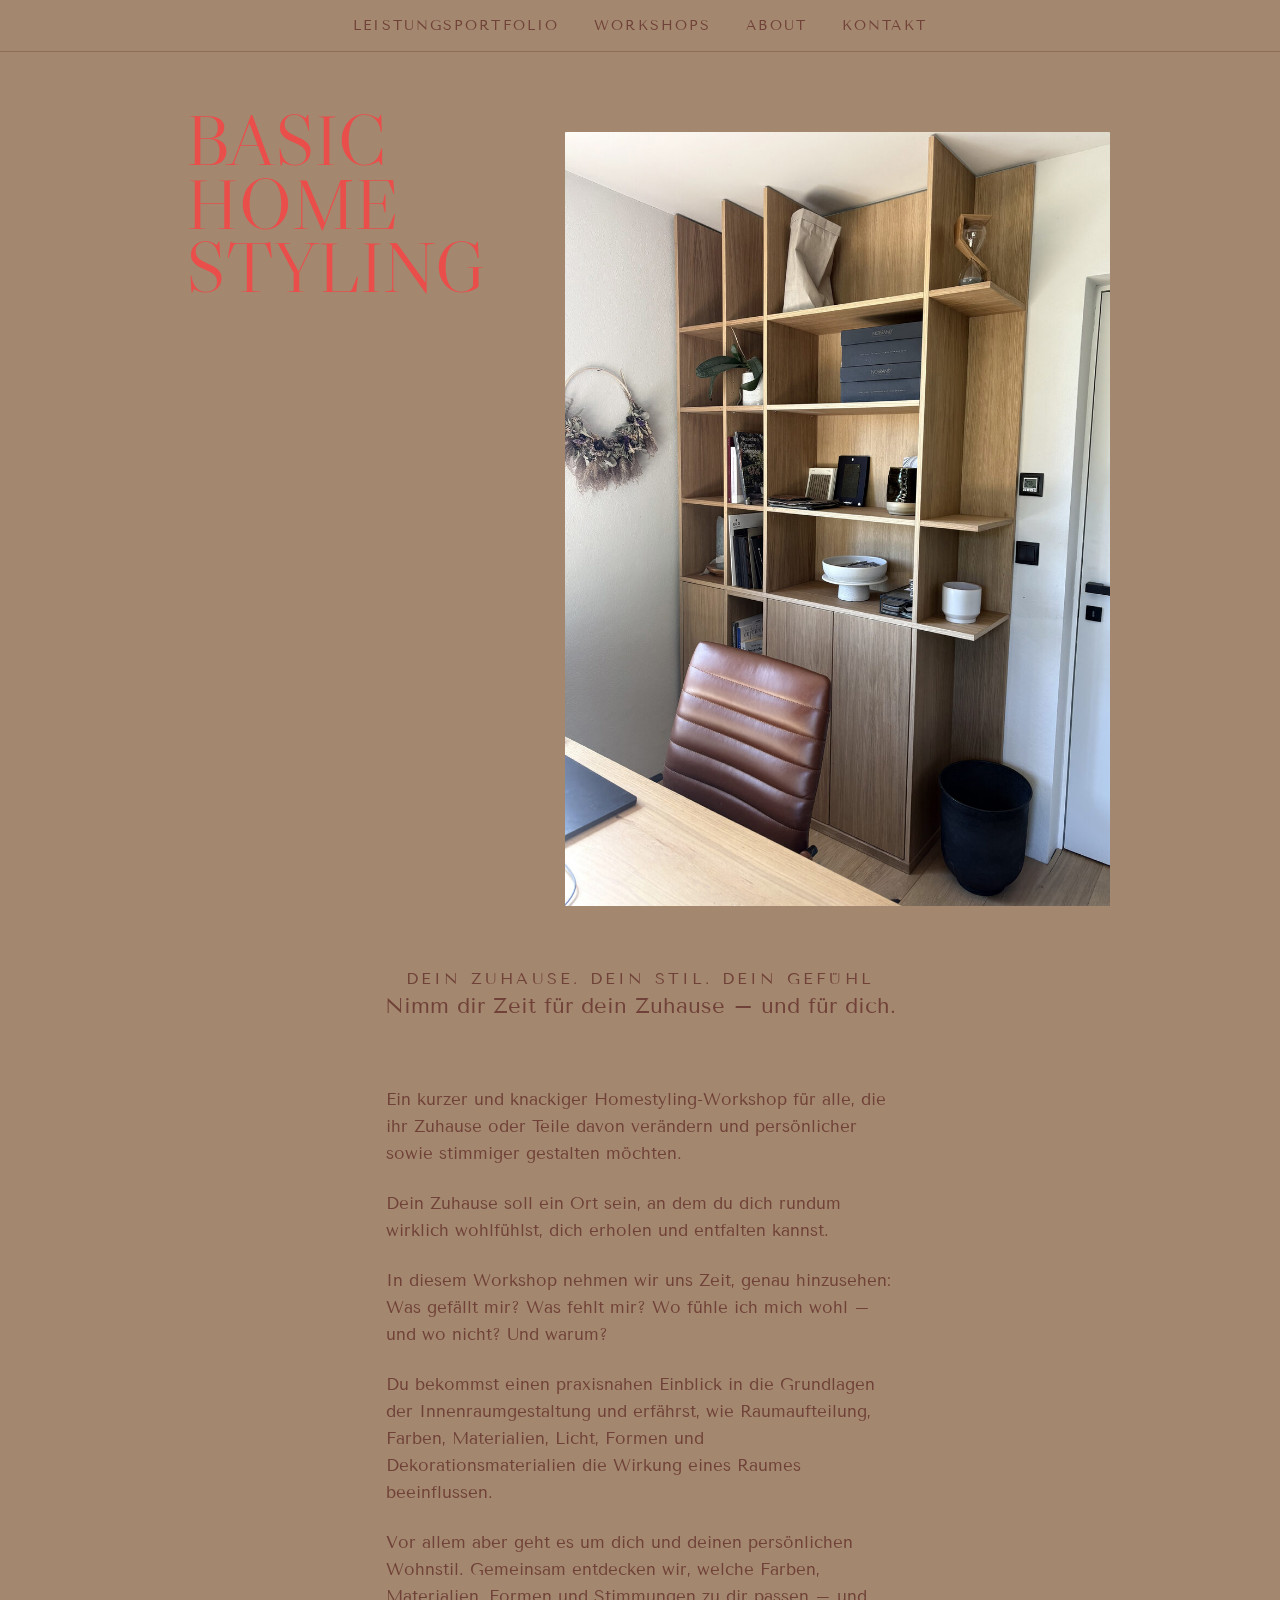
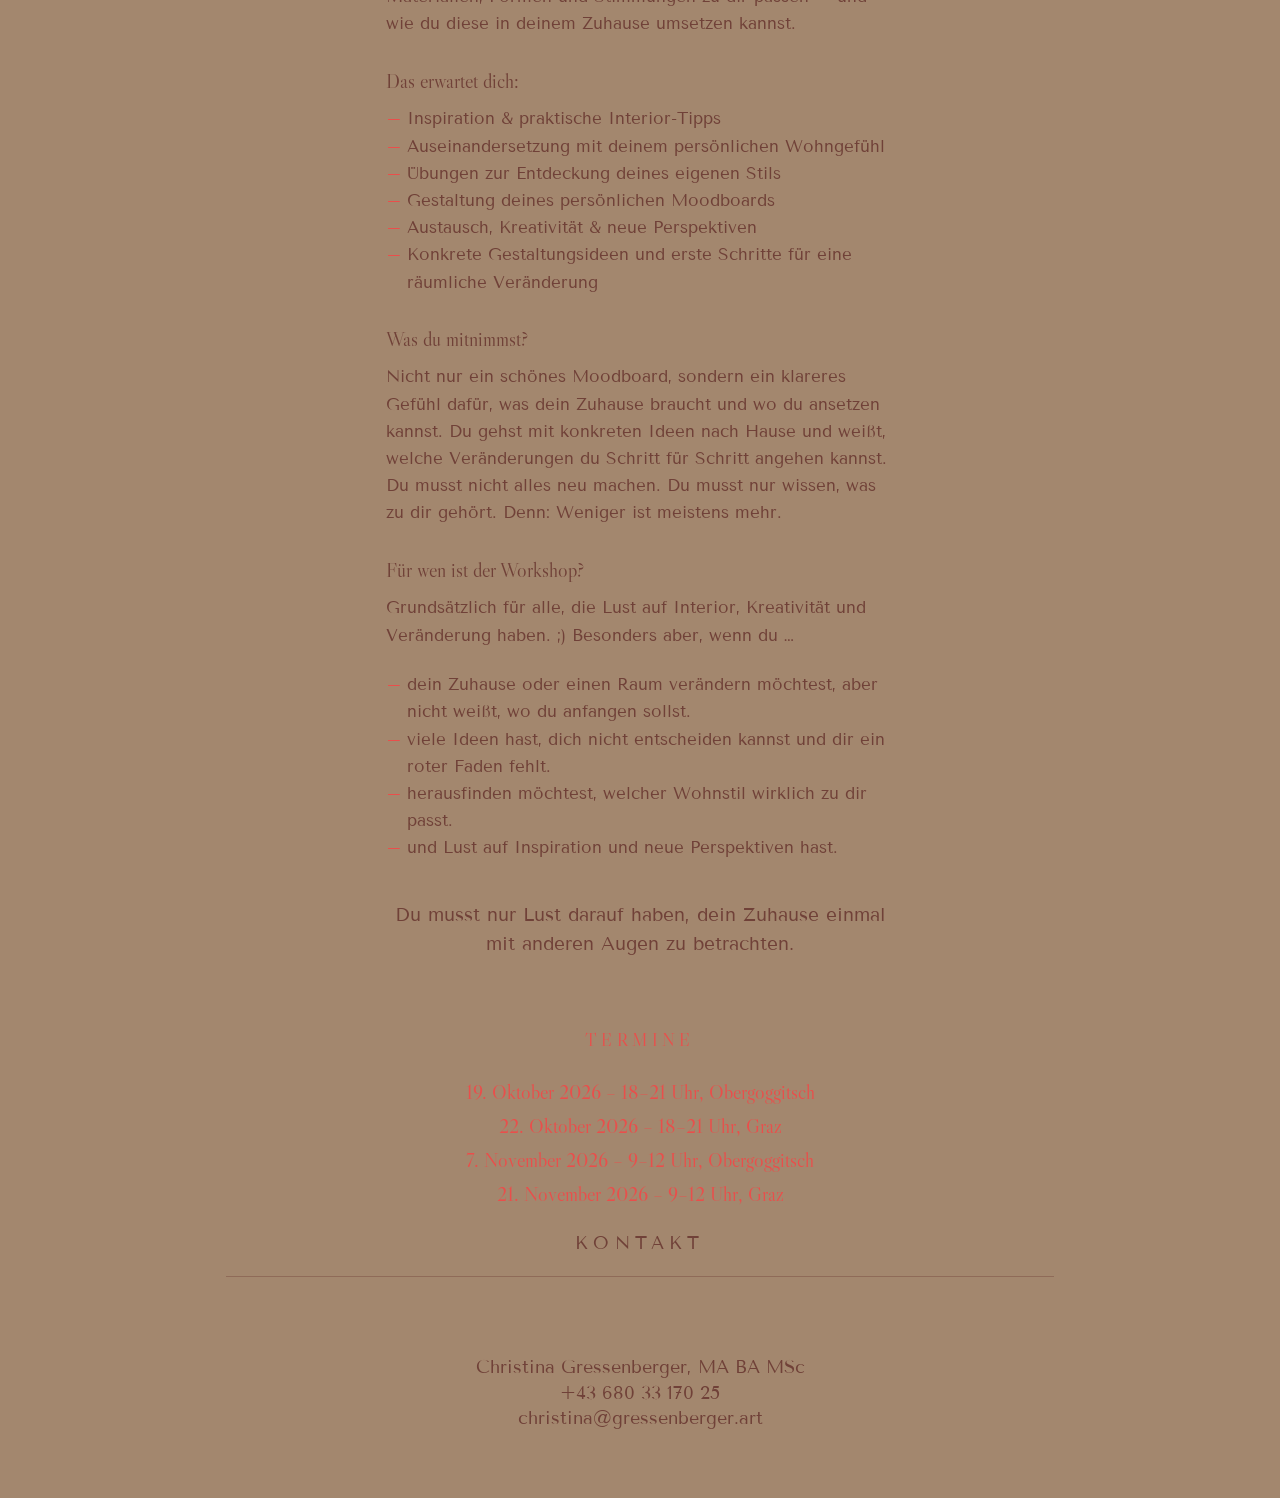
==== basic-homestyling.html @ cab1075d "Add Your Art, Business Art, and Basic Homestyling workshop subpages Reuses copy and photos from each" ====
<!DOCTYPE html>
<html lang="de">
<head>
<meta charset="UTF-8">
<meta name="viewport" content="width=device-width, initial-scale=1.0">
<title>Basic Homestyling Workshop — Christina Gressenberger</title>
<link rel="preconnect" href="https://fonts.googleapis.com">
<link rel="preconnect" href="https://fonts.gstatic.com" crossorigin>
<link href="https://fonts.googleapis.com/css2?family=Libre+Caslon+Display&family=Tenor+Sans&display=swap" rel="stylesheet">
<link rel="stylesheet" href="styles.css">
</head>
<body>

<nav class="site-nav">
  <ul>
    <li><a href="index.html#portfolio">Leistungsportfolio</a></li>
    <li><a href="index.html#workshops">Workshops</a></li>
    <li><a href="index.html#about">About</a></li>
    <li><a href="index.html#kontakt">Kontakt</a></li>
  </ul>
</nav>

<div class="wrap">

  <!-- HERO -->
  <section class="split-hero service">
    <div class="split-text">
      <h1 class="display-h">Basic<br>Home<br>Styling</h1>
    </div>
    <div class="split-media">
      <img src="assets/interior-design-gallery-1.jpg" alt="Basic Homestyling Workshop">
    </div>
  </section>

  <!-- LEAD -->
  <p class="eyebrow">Dein Zuhause. Dein Stil. Dein Gefühl</p>
  <p class="lead-quote">Nimm dir Zeit für dein Zuhause – und für dich.</p>

  <!-- COPY -->
  <section class="service-copy">
    <p>Ein kurzer und knackiger Homestyling-Workshop für alle, die ihr Zuhause oder Teile davon verändern und persönlicher sowie stimmiger gestalten möchten.</p>
    <p>Dein Zuhause soll ein Ort sein, an dem du dich rundum wirklich wohlfühlst, dich erholen und entfalten kannst.</p>
    <p>In diesem Workshop nehmen wir uns Zeit, genau hinzusehen: Was gefällt mir? Was fehlt mir? Wo fühle ich mich wohl – und wo nicht? Und warum?</p>
    <p>Du bekommst einen praxisnahen Einblick in die Grundlagen der Innenraumgestaltung und erfährst, wie Raumaufteilung, Farben, Materialien, Licht, Formen und Dekorationsmaterialien die Wirkung eines Raumes beeinflussen.</p>
    <p>Vor allem aber geht es um dich und deinen persönlichen Wohnstil. Gemeinsam entdecken wir, welche Farben, Materialien, Formen und Stimmungen zu dir passen – und wie du diese in deinem Zuhause umsetzen kannst.</p>

    <h2>Das erwartet dich:</h2>
    <ul>
      <li>Inspiration &amp; praktische Interior-Tipps</li>
      <li>Auseinandersetzung mit deinem persönlichen Wohngefühl</li>
      <li>Übungen zur Entdeckung deines eigenen Stils</li>
      <li>Gestaltung deines persönlichen Moodboards</li>
      <li>Austausch, Kreativität &amp; neue Perspektiven</li>
      <li>Konkrete Gestaltungsideen und erste Schritte für eine räumliche Veränderung</li>
    </ul>

    <h2>Was du mitnimmst?</h2>
    <p>Nicht nur ein schönes Moodboard, sondern ein klareres Gefühl dafür, was dein Zuhause braucht und wo du ansetzen kannst. Du gehst mit konkreten Ideen nach Hause und weißt, welche Veränderungen du Schritt für Schritt angehen kannst. Du musst nicht alles neu machen. Du musst nur wissen, was zu dir gehört. Denn: Weniger ist meistens mehr.</p>

    <h2>Für wen ist der Workshop?</h2>
    <p>Grundsätzlich für alle, die Lust auf Interior, Kreativität und Veränderung haben. ;) Besonders aber, wenn du …</p>
    <ul>
      <li>dein Zuhause oder einen Raum verändern möchtest, aber nicht weißt, wo du anfangen sollst.</li>
      <li>viele Ideen hast, dich nicht entscheiden kannst und dir ein roter Faden fehlt.</li>
      <li>herausfinden möchtest, welcher Wohnstil wirklich zu dir passt.</li>
      <li>und Lust auf Inspiration und neue Perspektiven hast.</li>
    </ul>

    <p class="text-emphasis">Du musst nur Lust darauf haben, dein Zuhause einmal mit anderen Augen zu betrachten.</p>
  </section>

  <!-- TERMINE -->
  <div class="dates">
    <h2>Termine</h2>
    <p>
      19. Oktober 2026 – 18–21 Uhr, Obergoggitsch<br>
      22. Oktober 2026 – 18–21 Uhr, Graz<br>
      7. November 2026 – 9–12 Uhr, Obergoggitsch<br>
      21. November 2026 – 9–12 Uhr, Graz
    </p>
  </div>

  <!-- KONTAKT -->
  <footer id="kontakt" class="kontakt">
    <p class="section-label">Kontakt</p>
    <p class="name">Christina Gressenberger, MA BA MSc</p>
    <p>+43 680 33 170 25</p>
    <p><a href="mailto:christina@gressenberger.art">christina@gressenberger.art</a></p>
  </footer>

</div>
</body>
</html>
---- styles.css ----
:root{
  /* colors sampled directly from the PDF's fill values */
  --bg: #a3876e;
  --coral: #ea4e4b;
  --ink: #704138;
  --card-bg: #c7b8b9;
  --card-border: #987665;
  --line: rgba(112,65,56,.4);

  /* Big Caslon for headings — the real typeface ships with macOS/iOS, so we
     call it by name first; Libre Caslon Display is the closest open webfont
     for everyone else until licensed Big Caslon webfont files are supplied. */
  --font-display: 'Big Caslon', 'Big Caslon FB', 'Libre Caslon Display', Georgia, 'Times New Roman', serif;
  --font-body: 'Tenor Sans', Helvetica, Arial, sans-serif;
}

*{ box-sizing: border-box; margin:0; padding:0; }

html{ scroll-behavior: smooth; }

body{
  background: var(--bg);
  color: var(--ink);
  font-family: var(--font-body);
  font-style: normal;
  font-weight: 400;
  line-height: 1.15;
  -webkit-font-smoothing: antialiased;
}

a{ color: inherit; text-decoration: none; }

img{ display:block; max-width:100%; height:auto; }

.wrap{
  max-width: 940px;
  margin: 0 auto;
  position: relative;
  overflow-x: clip;
}

/* NAV — uppercase, centered */
nav.site-nav{
  position: sticky;
  top: 0;
  z-index: 50;
  background: var(--bg);
  border-bottom: 1px solid var(--line);
}
nav.site-nav ul{
  list-style:none;
  display:flex;
  justify-content:center;
  flex-wrap: wrap;
  gap: 2.2rem;
  padding: 1.1rem 6vw;
  font-size: .875rem;
  text-transform: uppercase;
  letter-spacing: .15em;
}
nav.site-nav a{ transition: color .2s ease; }
nav.site-nav a:hover{ color: var(--coral); }

/* SECTION LABEL DIVIDER — hairline below only */
.section-label{
  text-align:center;
  font-size: .875rem;
  text-transform: uppercase;
  letter-spacing: .3em;
  padding: 1.4rem 0;
  border-bottom: 1px solid var(--line);
  margin: 0 0 4rem;
}

/* shared "split hero" pattern: heading+tags upper-left, photo upper-right (overlapping bleed) */
.split-hero{
  position: relative;
  display:flex;
  flex-wrap: wrap;
  gap: 4%;
  align-items:flex-start;
  padding: 3.5rem 0 4rem;
}
.split-hero .split-text{ flex: 1 1 260px; padding-left: 1rem; }
.split-hero .split-media{ flex: 0 1 47%; }
.split-hero .split-media img{ border-radius: 1px; }

.display-h{
  font-family: var(--font-display);
  color: var(--coral);
  font-weight: 400;
  line-height: .88;
  text-transform: uppercase;
}

.tag-list{
  list-style:none;
  color: var(--ink);
  font-size: 1.125rem;
  line-height: 1.3;
  margin-top: 1.3rem;
}
.align-right .tag-list{ text-align:right; }
.tag-list a:hover{ color: var(--coral); }

/* HERO */
.hero .split-text h1{
  font-size: clamp(2.8rem, 9vw, 5rem);
}
.hero .split-media{
  flex-basis: 58%;
  margin-top: 1.5rem;
}
.hero-tags{
  list-style:none;
  margin-top: 2rem;
  color: var(--coral);
  font-size: 1.5rem;
  line-height: 1.3;
  font-weight: 400;
}

/* SIGNATURE — full-width squiggle overlaid on the lower third of the photo above it.
   Positioned with top:0 + a width-relative margin-top (percentages on margin always
   resolve against the containing block's WIDTH) so it lands on the photo consistently
   no matter how tall the text column next to it is. */
.signature{
  position: absolute;
  top: 0;
  left: 0;
  right: 0;
  z-index: 2;
  pointer-events: none;
}
.signature img{ width:100%; display:block; }
.hero .signature{ margin-top: 40%; }
.about .signature{ margin-top: 40%; }

/* INTRO */
.intro{
  text-align:center;
  max-width: 640px;
  margin: 0 auto;
  padding: 0 6% 5rem;
}
.intro h2{
  font-family: var(--font-display);
  font-size: 1.75rem;
  font-weight: 400;
  letter-spacing: .02em;
  margin-bottom: 2rem;
}
.intro h2 .titles{
  font-family: var(--font-body);
  font-size: 1.125rem;
  white-space: nowrap;
}
.intro p{
  font-size: 1.125rem;
  line-height: 1.5;
  margin-bottom: 1.4rem;
}
blockquote{
  font-family: var(--font-display);
  color: var(--coral);
  font-size: 1.875rem;
  font-weight: 400;
  line-height: 1.2;
  margin: 3rem 0 2rem;
}
blockquote .attribution{
  display:block;
  font-family: var(--font-body);
  font-size: 1rem;
  margin-top: .8rem;
  color: rgba(234,78,75,.6);
}

.portfolio-quote{
  text-align:center;
  padding: 0 6% 5rem;
}

/* PORTFOLIO — two independent staggered columns (masonry zigzag) */
.portfolio-columns{
  display:flex;
  gap: 4%;
  padding: 0 0 4.5rem;
}
.portfolio-col{
  flex: 1 1 46%;
  display:flex;
  flex-direction:column;
  gap: 5rem;
}
.portfolio-col.col-right{ margin-top: 14%; }

.portfolio-block.align-right{ text-align:right; }

.portfolio-block h3{
  font-size: clamp(1.8rem, 4.2vw, 3.75rem);
  margin-bottom: 0;
}

.portfolio-block .portfolio-media{ margin-top: 1.6rem; }
.portfolio-block .portfolio-media img{ border-radius: 1px; width:100%; }

a.portfolio-block{ display:block; }
a.portfolio-block .portfolio-media img{ transition: opacity .2s ease; }
a.portfolio-block:hover .portfolio-media img{ opacity: .85; }
a.portfolio-block:hover h3{ color: var(--ink); }

/* WORKSHOPS */
.workshops{ padding-bottom: 5rem; }
.workshops .section-label{ margin-bottom: 0; }
.workshops-hero .split-text h2{
  font-size: clamp(2.4rem, 7vw, 4rem);
}
.workshops blockquote{ text-align:center; margin: 3rem auto 0; max-width: 640px; padding: 0 6%; }

/* each .workshop-item is flattened via display:contents so its card,
   datetime and cta become direct grid items — card lands in row 1,
   datetime in row 2, cta in row 3. Grid's own row-stretch (not flex-grow
   inside a stretched item, which Safari sizes inconsistently) is what
   keeps the 3 cards equal height, and putting the cta in its own row
   keeps "hier Anmelden/Anfragen" aligned across cards regardless of how
   many lines the datetime text takes. */
.workshop-grid{
  display:grid;
  grid-auto-flow: column;
  grid-auto-columns: 1fr;
  grid-template-rows: auto auto auto;
  column-gap: 6px;
  row-gap: 1.6rem;
  padding: 0 4%;
  margin-top: 1rem;
}
.workshop-item{ display:contents; text-align:center; }
.workshop-card{
  border: 4px solid var(--card-border);
  background: var(--card-bg);
  color: var(--ink);
  padding: 2.6rem 1.4rem;
  text-align:center;
}
.workshop-card h4{
  font-family: var(--font-display);
  font-size: clamp(1.6rem, 3.4vw, 2.3rem);
  line-height: .95;
  font-weight: 400;
  margin-bottom: .7rem;
  text-transform: uppercase;
}
.workshop-card .sub{
  font-family: var(--font-display);
  font-size: 1.2rem;
  line-height: 1.3;
  margin: 0 4%;
}
.workshop-grid .datetime{
  font-size: 1rem;
  line-height: 1.3;
  margin: 0;
  align-self:start;
}
.workshop-grid .cta{
  display:inline-block;
  align-self:start;
  color: var(--coral);
  font-size: 1rem;
  border-bottom: 1px solid transparent;
}
.workshop-grid .cta:hover{ border-bottom-color: var(--coral); }

a.workshop-card{ display:block; transition: border-color .2s ease; }
a.workshop-card:hover{ border-color: var(--coral); }

/* ABOUT — same split-hero pattern, full-width copy below */
.about{ padding-bottom: 5rem; }
.about .split-text h2{
  font-size: clamp(2rem, 6vw, 3.75rem);
}
.about .split-media{ flex-basis: 58%; margin-top: 1.5rem; }
.about-copy{
  max-width: 660px;
  margin: 3.5rem auto 0;
  padding: 0 6%;
  text-align:center;
}
.about-copy p{
  font-size: 1.125rem;
  line-height: 1.5;
  margin-bottom: 1.3rem;
}
.about-copy blockquote{ text-align:center; }

/* SERVICE SUBPAGES — Interior Design / Fine Art Painting / Marketing */
.service .split-media{
  flex-basis: 58%;
  margin-top: 1.5rem;
}
.service .split-text h1{
  font-size: clamp(2.6rem, 8vw, 4.5rem);
}

.lead-quote{
  text-align:center;
  max-width: 700px;
  margin: 0 auto;
  padding: 0 6% 4rem;
  font-size: 1.375rem;
  line-height: 1.5;
}

.service-copy{
  max-width: 620px;
  margin: 0 auto;
  padding: 0 6% 1rem;
}
.service-copy p{
  font-size: 1.0625rem;
  line-height: 1.6;
  margin-bottom: 1.4rem;
}
.service-copy blockquote{ text-align:center; }

.gallery-banner{ padding: 1rem 0 0; }
.gallery-banner img{ width:100%; border-radius: 1px; }

.gallery-columns{
  display:flex;
  gap: 4%;
  padding: 3rem 0 4.5rem;
}
.gallery-col{
  flex: 1 1 46%;
  display:flex;
  flex-direction:column;
  gap: 1.6rem;
}
.gallery-col.col-right{ margin-top: 14%; }
.gallery-col img{ border-radius: 1px; width:100%; }

/* small uppercase kicker line above a lead statement (workshop detail pages) */
.eyebrow{
  text-align:center;
  text-transform: uppercase;
  letter-spacing: .2em;
  font-size: 1rem;
  margin: 0 auto;
  padding: 0 6%;
}

.service-copy h2{
  font-family: var(--font-display);
  font-weight: 400;
  font-size: 1.25rem;
  margin: 2rem 0 .8rem;
}
.service-copy ul{
  list-style:none;
  margin: 0 0 1.4rem;
}
.service-copy ul li{
  font-size: 1.0625rem;
  line-height: 1.6;
  padding-left: 1.2em;
  position: relative;
}
.service-copy ul li::before{
  content: '–';
  position: absolute;
  left: 0;
  color: var(--coral);
}
.service-copy .text-emphasis{
  text-align:center;
  font-size: 1.1875rem;
  line-height: 1.5;
  margin: 2.5rem 0;
}

.dates{
  text-align:center;
  padding: 1rem 6% 0;
}
.dates h2{
  font-family: var(--font-display);
  color: var(--coral);
  font-weight: 400;
  text-transform: uppercase;
  letter-spacing: .25em;
  font-size: 1.1rem;
  margin-bottom: 1.5rem;
}
.dates p{
  font-family: var(--font-display);
  color: var(--coral);
  font-size: 1.25rem;
  line-height: 1.7;
}

/* KONTAKT */
footer.kontakt{
  text-align:center;
  padding: 0 6% 4rem;
}
footer.kontakt .section-label{ margin-bottom: 5rem; }
footer.kontakt p{ font-size: 1.125rem; margin-bottom: .3rem; }

@media (max-width: 760px){
  .split-hero{ flex-direction:column; padding: 1.5rem 0; gap: 1.5rem; }
  .split-hero .split-text{ flex-basis:auto; padding-left:0; }
  .split-hero .split-media{ flex-basis:auto; width:80%; max-width:320px; margin:0 auto; order:-1; }
  .about .split-media{ flex-basis:auto; }
  .service .split-media{ flex-basis:auto; }

  .hero .signature{ margin-top: 60%; }
  .about .signature{ margin-top: 40%; }

  .hero-tags{ margin-top: 1.2rem; }

  .section-label{ margin-bottom: 2rem; padding: 1.1rem 0; }

  .intro{ padding: 0 6% 2rem; }
  .intro h2{ margin-bottom: 1.2rem; }
  blockquote{ font-size: 1.5rem; margin: 1.5rem 0; }

  .portfolio-quote{ padding: 0 6% 2.5rem; }
  .portfolio-columns{ flex-direction:column; gap: 2.5rem; padding-bottom: 2.5rem; }
  .portfolio-col{ gap: 2.5rem; }
  .portfolio-col.col-right{ margin-top:0; }
  .portfolio-block,
  .portfolio-block.align-right{ text-align:left; }
  .align-right .tag-list{ text-align:left; }
  .portfolio-block .portfolio-media{ margin-top: 1rem; }

  .workshops{ padding-bottom: 2.5rem; }
  .workshops blockquote{ margin-top: 2rem; }
  .workshop-grid{ display:block; }
  .workshop-item{ display:block; margin-bottom: 2rem; }
  .workshop-item:last-child{ margin-bottom: 0; }
  .workshop-card{ padding: 1.8rem 1.4rem; margin-bottom: 1rem; }
  .workshop-grid .datetime{ margin-bottom: .8rem; }

  .about{ padding-bottom: 2.5rem; }
  .about-copy{ margin-top: 1.5rem; }

  .lead-quote{ font-size: 1.2rem; padding: 0 6% 2rem; }
  .service-copy{ padding: 0 6% 1rem; }
  .gallery-columns{ flex-direction:column; gap: 1.5rem; padding: 1.5rem 0 2.5rem; }
  .gallery-col{ gap: 1.5rem; }
  .gallery-col.col-right{ margin-top:0; }

  .service-copy .text-emphasis{ margin: 1.8rem 0; }
  .dates{ padding-top: .5rem; }

  footer.kontakt{ padding: 0 6% 2.5rem; }

  nav.site-nav ul{ gap: 1.2rem 1.8rem; font-size: .72rem; }
}
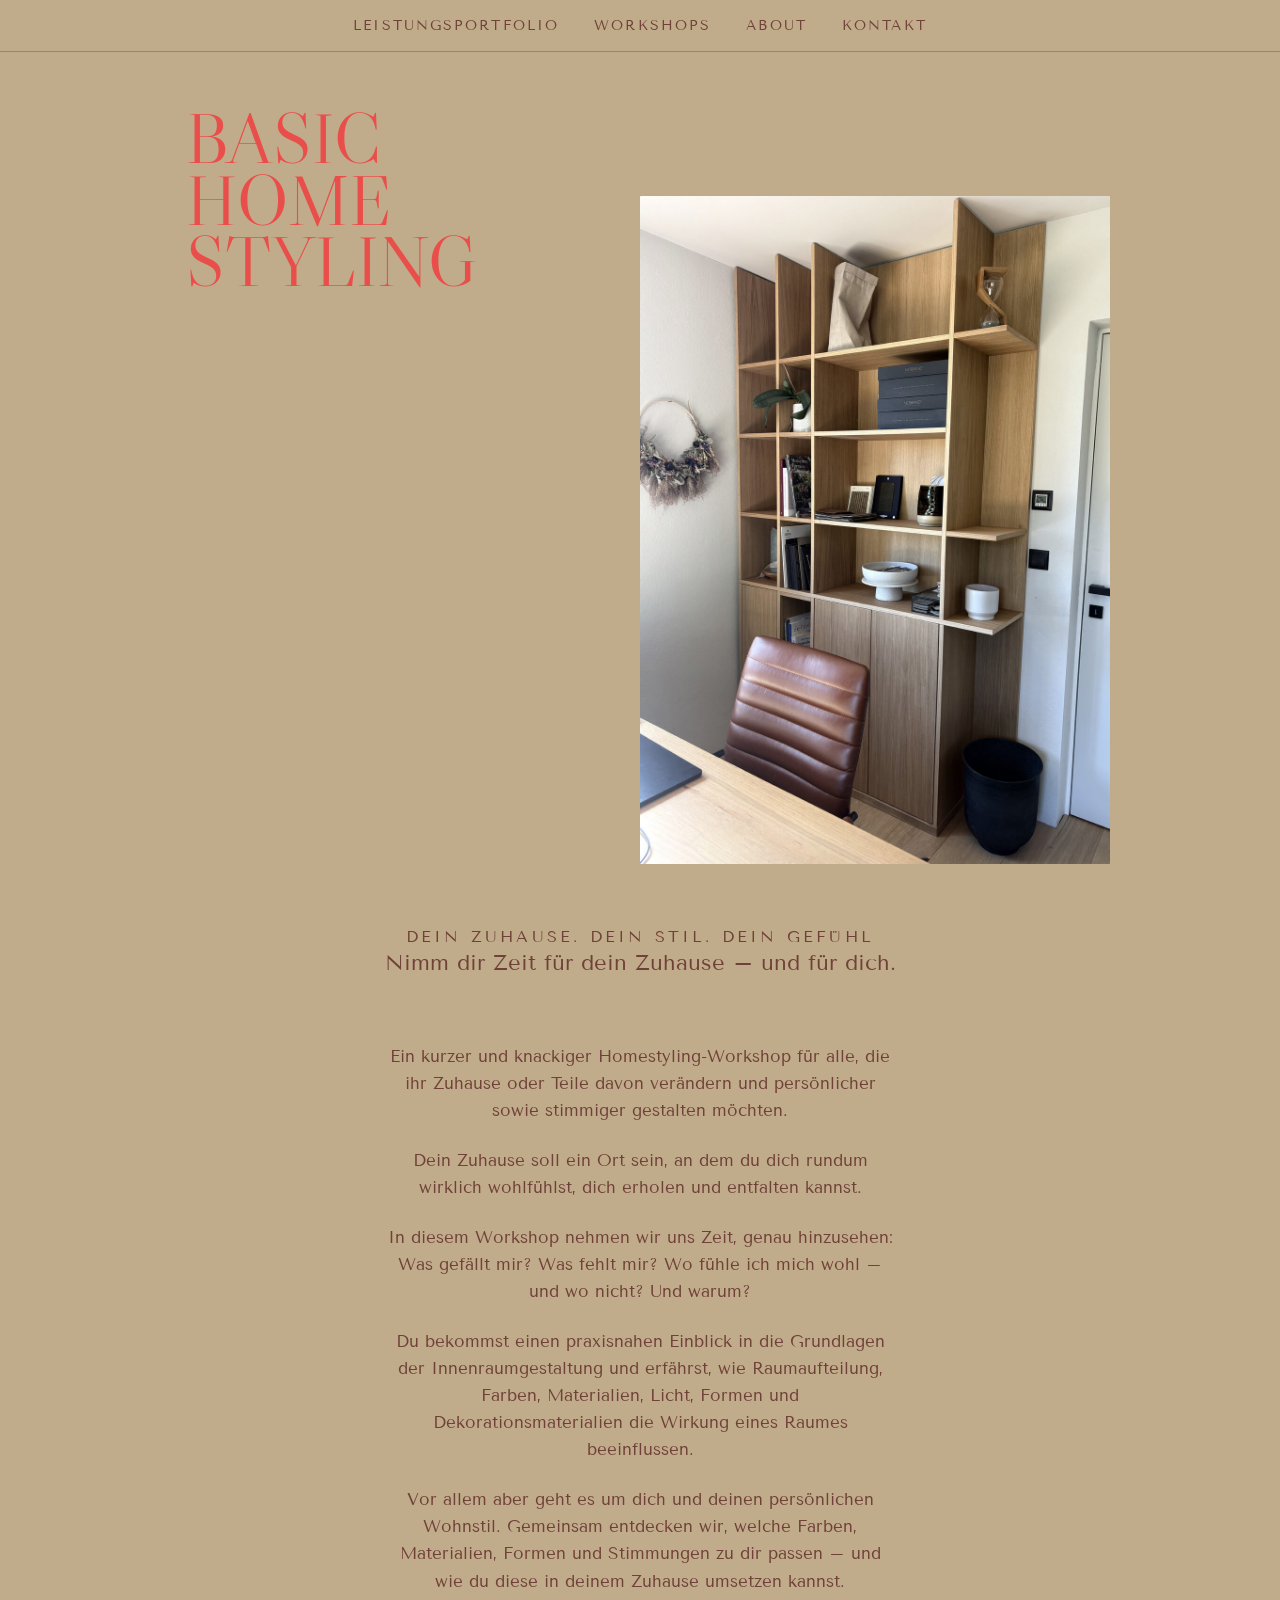
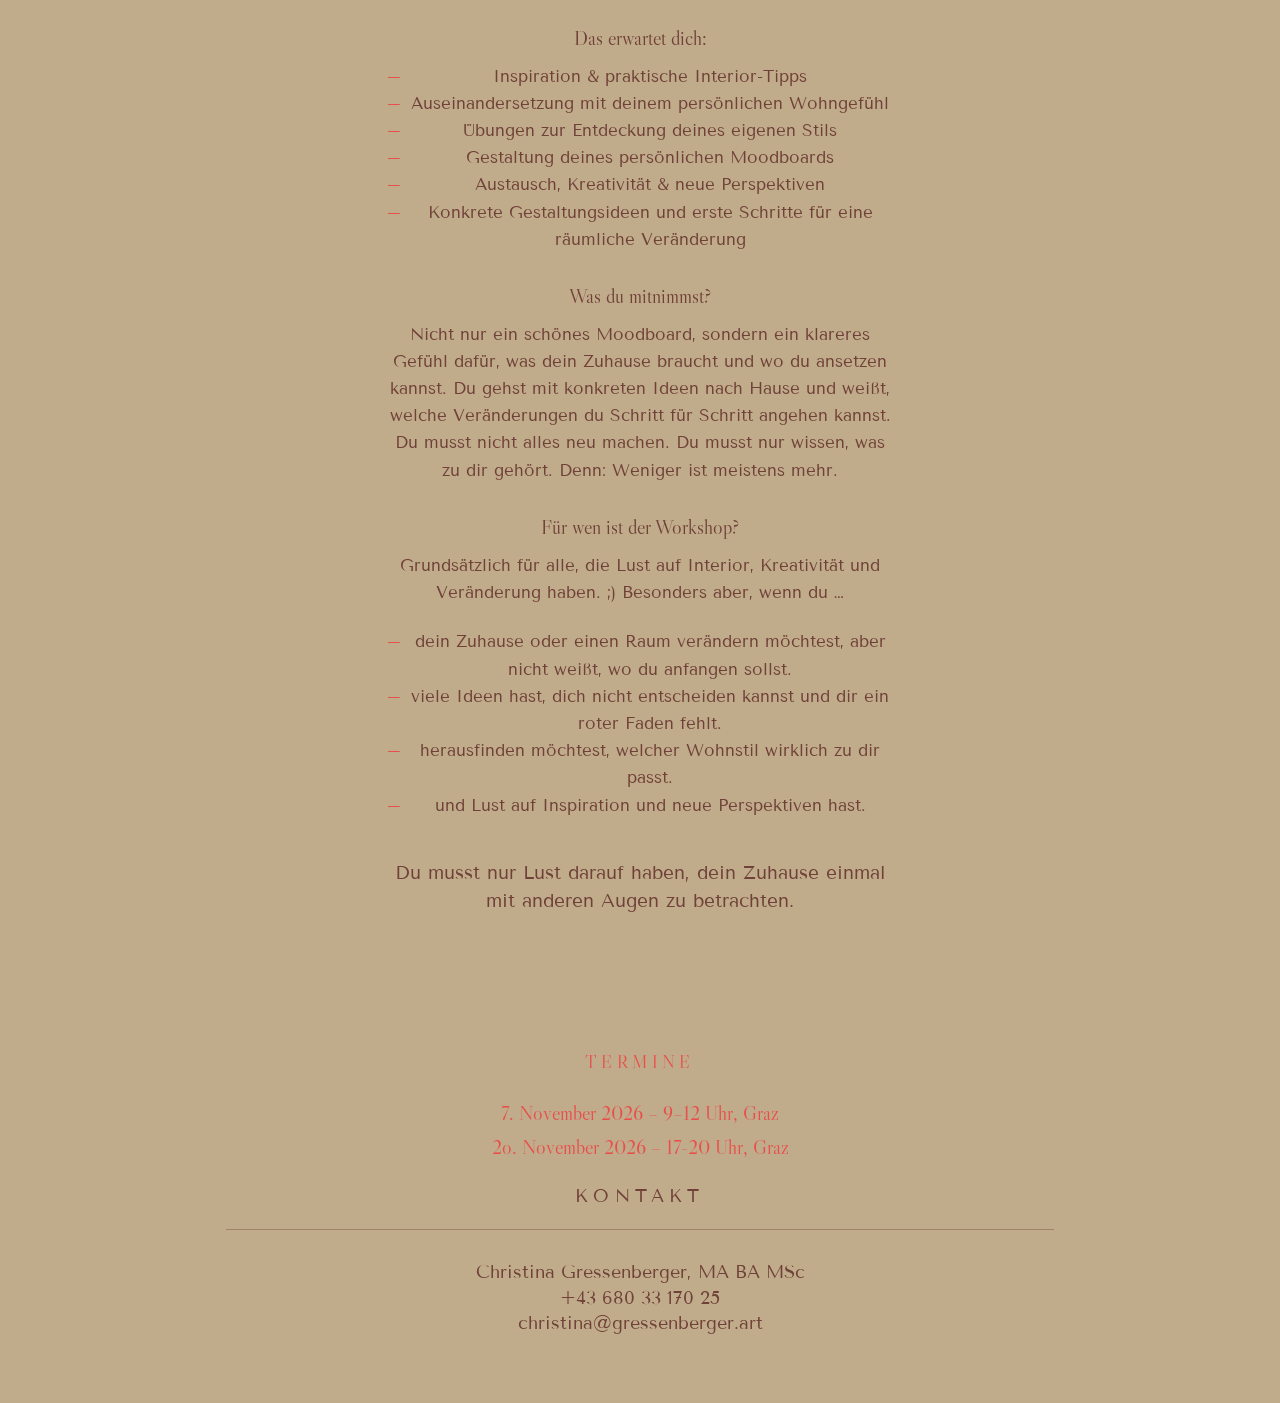
==== commit 075de263: "Update basic-homestyling.html" ====
--- a/basic-homestyling.html
+++ b/basic-homestyling.html
@@ -73,10 +73,8 @@
   <div class="dates">
     <h2>Termine</h2>
     <p>
-      19. Oktober 2026 – 18–21 Uhr, Obergoggitsch<br>
-      22. Oktober 2026 – 18–21 Uhr, Graz<br>
-      7. November 2026 – 9–12 Uhr, Obergoggitsch<br>
-      21. November 2026 – 9–12 Uhr, Graz
+      7. November 2026 – 9–12 Uhr, Graz<br>
+      2o. November 2026 – 17-20 Uhr, Graz
     </p>
   </div>
 
--- a/styles.css
+++ b/styles.css
@@ -1,6 +1,6 @@
 :root{
   /* colors sampled directly from the PDF's fill values */
-  --bg: #a3876e;
+  --bg: #c0ac8b;
   --coral: #ea4e4b;
   --ink: #704138;
   --card-bg: #c7b8b9;
@@ -81,7 +81,7 @@
   align-items:flex-start;
   padding: 3.5rem 0 4rem;
 }
-.split-hero .split-text{ flex: 1 1 260px; padding-left: 1rem; }
+.split-hero .split-text{ flex: 1 1 260px; min-width: 0; padding-left: 1rem; }
 .split-hero .split-media{ flex: 0 1 47%; }
 .split-hero .split-media img{ border-radius: 1px; }
 
@@ -105,11 +105,12 @@
 
 /* HERO */
 .hero .split-text h1{
-  font-size: clamp(2.8rem, 9vw, 5rem);
+  /* font-size: clamp(2.8rem, 9vw, 5rem); */
+  font-size: 100px;
 }
 .hero .split-media{
   flex-basis: 58%;
-  margin-top: 1.5rem;
+  margin-top: 7.5rem;
 }
 .hero-tags{
   list-style:none;
@@ -166,7 +167,7 @@
   font-size: 1.875rem;
   font-weight: 400;
   line-height: 1.2;
-  margin: 3rem 0 2rem;
+  margin: 7rem auto 2rem;
 }
 blockquote .attribution{
   display:block;
@@ -193,19 +194,23 @@
   flex-direction:column;
   gap: 5rem;
 }
-.portfolio-col.col-right{ margin-top: 14%; }
+.portfolio-col.col-right{ margin-top: 48%; }
 
 .portfolio-block.align-right{ text-align:right; }
 
 .portfolio-block h3{
-  font-size: clamp(1.8rem, 4.2vw, 3.75rem);
+  /* font-size: clamp(1.8rem, 4.2vw, 3.75rem); */
+  font-size: 70px;
   margin-bottom: 0;
 }
 
 .portfolio-block .portfolio-media{ margin-top: 1.6rem; }
 .portfolio-block .portfolio-media img{ border-radius: 1px; width:100%; }
 
-a.portfolio-block{ display:block; }
+a.portfolio-block{ 
+  display:block; 
+  margin-top: 60px;
+}
 a.portfolio-block .portfolio-media img{ transition: opacity .2s ease; }
 a.portfolio-block:hover .portfolio-media img{ opacity: .85; }
 a.portfolio-block:hover h3{ color: var(--ink); }
@@ -213,10 +218,24 @@
 /* WORKSHOPS */
 .workshops{ padding-bottom: 5rem; }
 .workshops .section-label{ margin-bottom: 0; }
+.workshops-hero {
+  position: relative;
+  display:flex;
+  flex-wrap: wrap;
+  gap: 4%;
+  align-items:flex-start;
+  padding: 3.5rem 0 4rem;
+}
 .workshops-hero .split-text h2{
-  font-size: clamp(2.4rem, 7vw, 4rem);
-}
-.workshops blockquote{ text-align:center; margin: 3rem auto 0; max-width: 640px; padding: 0 6%; }
+  /* font-size: clamp(2.4rem, 7vw, 4rem); */
+  font-size: 70px;
+  padding: 2rem 0;
+}
+.workshops-hero .split-media img{
+  float: right;
+  width: 70%;
+} 
+.workshops blockquote{ text-align:center; max-width: 640px; padding: 0 6%; }
 
 /* each .workshop-item is flattened via display:contents so its card,
    datetime and cta become direct grid items — card lands in row 1,
@@ -240,7 +259,7 @@
   border: 4px solid var(--card-border);
   background: var(--card-bg);
   color: var(--ink);
-  padding: 2.6rem 1.4rem;
+  padding: 4.6rem 1.4rem;
   text-align:center;
 }
 .workshop-card h4{
@@ -278,9 +297,10 @@
 /* ABOUT — same split-hero pattern, full-width copy below */
 .about{ padding-bottom: 5rem; }
 .about .split-text h2{
-  font-size: clamp(2rem, 6vw, 3.75rem);
-}
-.about .split-media{ flex-basis: 58%; margin-top: 1.5rem; }
+  /* font-size: clamp(2rem, 6vw, 3.75rem); */
+  font-size: 70px;
+}
+.about .split-media{ flex-basis: 58%; margin-top: 5.5rem; }
 .about-copy{
   max-width: 660px;
   margin: 3.5rem auto 0;
@@ -296,11 +316,12 @@
 
 /* SERVICE SUBPAGES — Interior Design / Fine Art Painting / Marketing */
 .service .split-media{
-  flex-basis: 58%;
-  margin-top: 1.5rem;
+  flex-basis: 50%;
+  margin-top: 5.5rem;
 }
 .service .split-text h1{
-  font-size: clamp(2.6rem, 8vw, 4.5rem);
+  /* font-size: clamp(2.6rem, 8vw, 4.5rem); */
+  font-size: 70px;
 }
 
 .lead-quote{
@@ -315,7 +336,8 @@
 .service-copy{
   max-width: 620px;
   margin: 0 auto;
-  padding: 0 6% 1rem;
+  padding: 0 6% 5rem;
+  text-align: center;
 }
 .service-copy p{
   font-size: 1.0625rem;
@@ -405,7 +427,7 @@
   text-align:center;
   padding: 0 6% 4rem;
 }
-footer.kontakt .section-label{ margin-bottom: 5rem; }
+footer.kontakt .section-label{ margin-bottom: 2rem; }
 footer.kontakt p{ font-size: 1.125rem; margin-bottom: .3rem; }
 
 @media (max-width: 760px){
@@ -440,7 +462,7 @@
   .workshop-grid{ display:block; }
   .workshop-item{ display:block; margin-bottom: 2rem; }
   .workshop-item:last-child{ margin-bottom: 0; }
-  .workshop-card{ padding: 1.8rem 1.4rem; margin-bottom: 1rem; }
+  .workshop-card{ margin-bottom: 1rem; max-width: 250px; margin-left: auto; margin-right: auto; }
   .workshop-grid .datetime{ margin-bottom: .8rem; }
 
   .about{ padding-bottom: 2.5rem; }
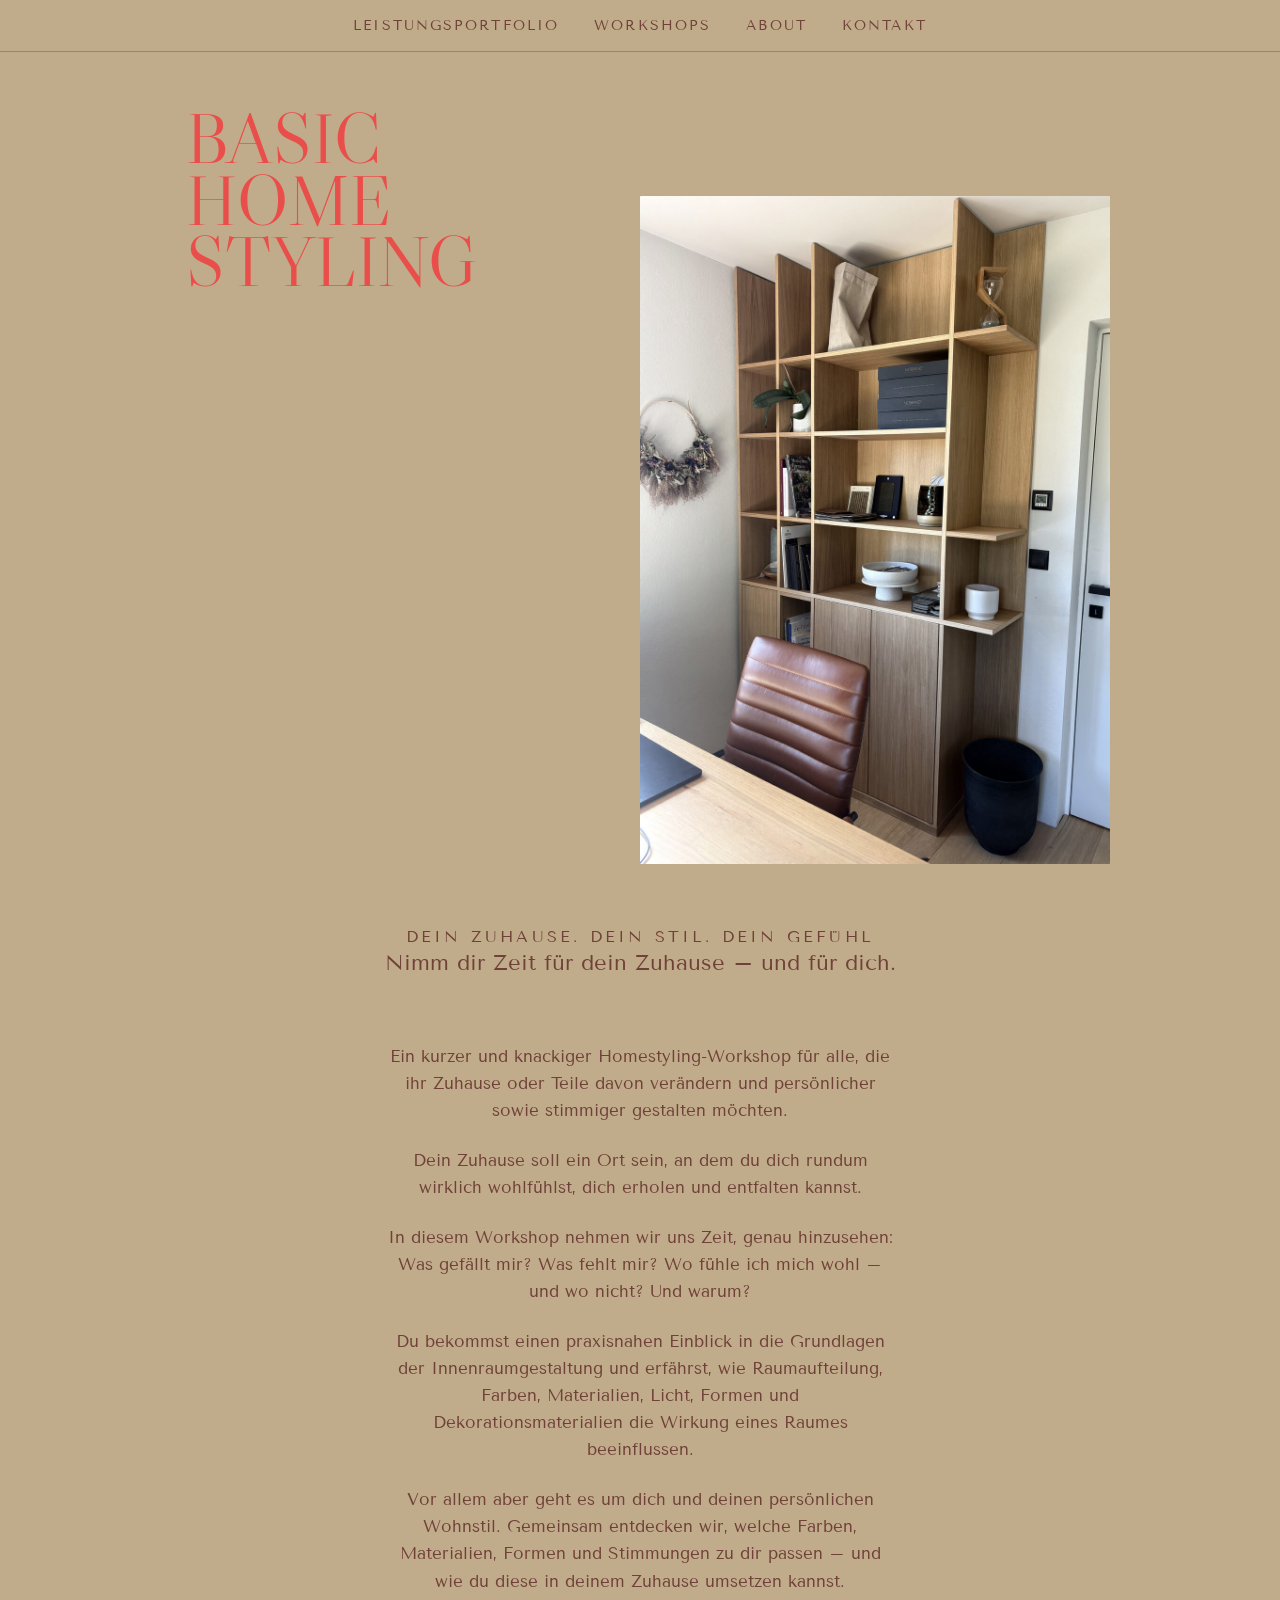
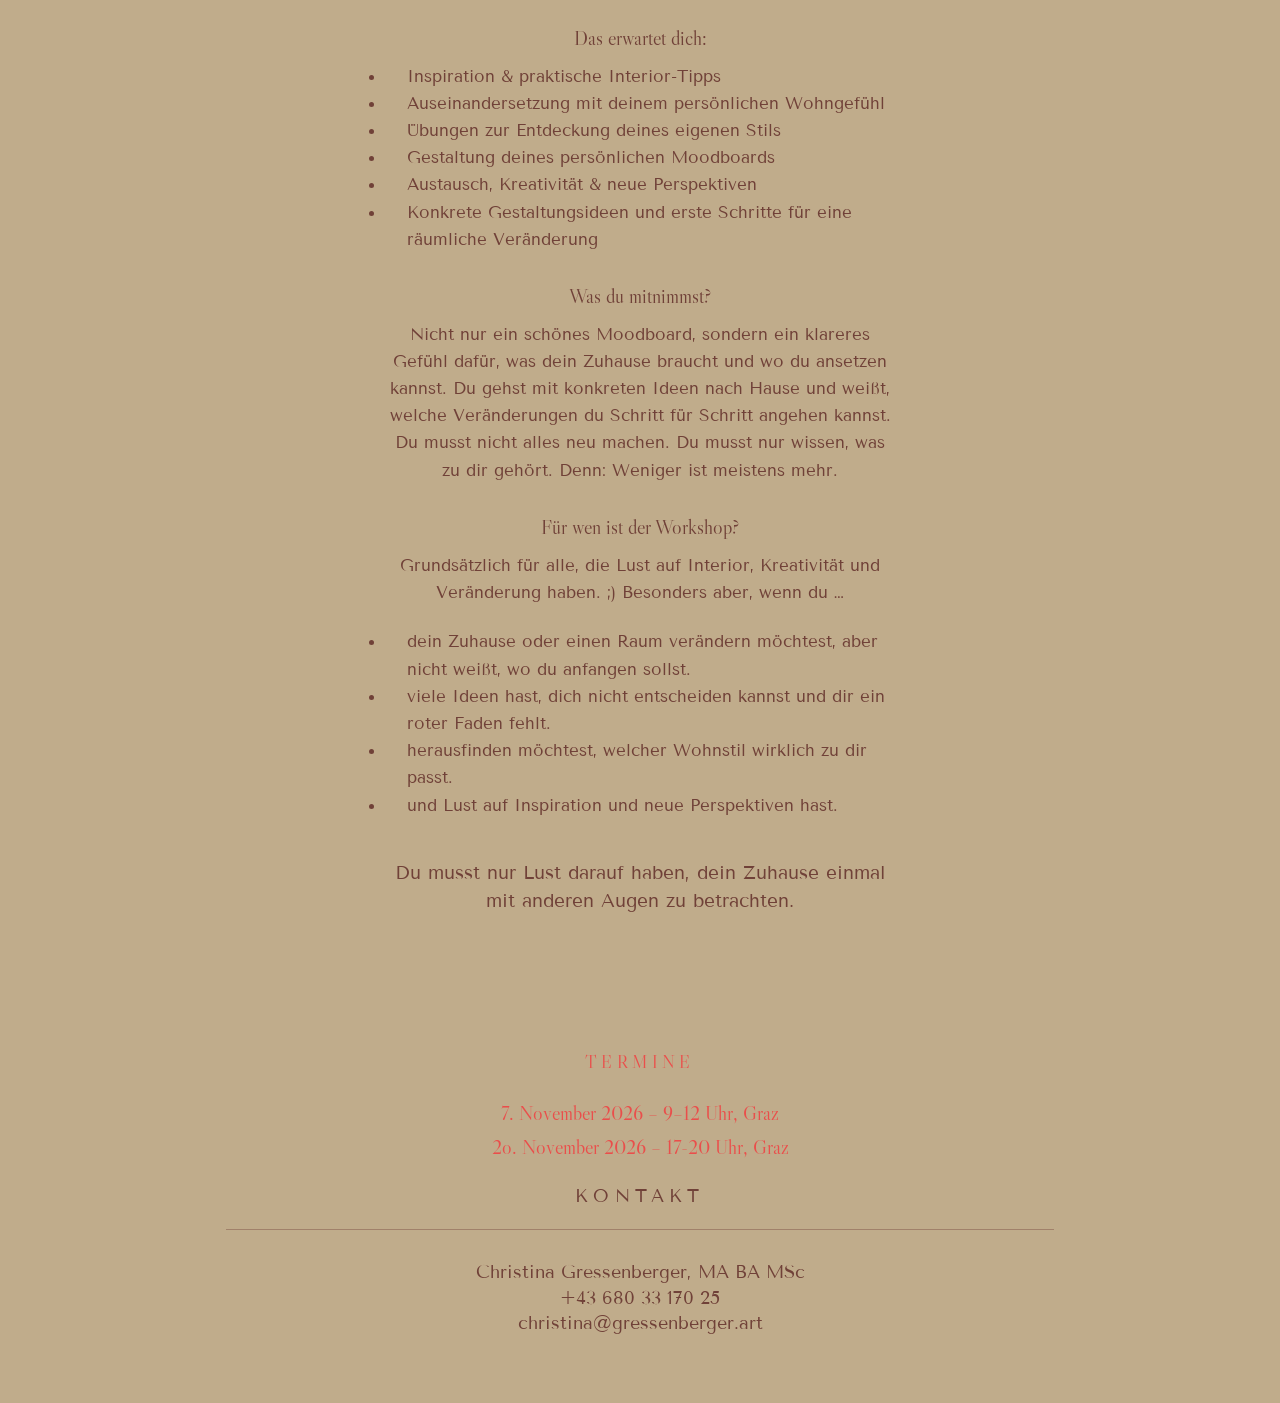
==== commit ca7e72e9: "padding" ====
--- a/basic-homestyling.html
+++ b/basic-homestyling.html
@@ -37,7 +37,7 @@
   <p class="lead-quote">Nimm dir Zeit für dein Zuhause – und für dich.</p>
 
   <!-- COPY -->
-  <section class="service-copy">
+  <section class="service-copy home-styling">
     <p>Ein kurzer und knackiger Homestyling-Workshop für alle, die ihr Zuhause oder Teile davon verändern und persönlicher sowie stimmiger gestalten möchten.</p>
     <p>Dein Zuhause soll ein Ort sein, an dem du dich rundum wirklich wohlfühlst, dich erholen und entfalten kannst.</p>
     <p>In diesem Workshop nehmen wir uns Zeit, genau hinzusehen: Was gefällt mir? Was fehlt mir? Wo fühle ich mich wohl – und wo nicht? Und warum?</p>
--- a/styles.css
+++ b/styles.css
@@ -380,8 +380,8 @@
   margin: 2rem 0 .8rem;
 }
 .service-copy ul{
-  list-style:none;
   margin: 0 0 1.4rem;
+  text-align: left;
 }
 .service-copy ul li{
   font-size: 1.0625rem;
@@ -389,17 +389,14 @@
   padding-left: 1.2em;
   position: relative;
 }
-.service-copy ul li::before{
-  content: '–';
-  position: absolute;
-  left: 0;
-  color: var(--coral);
-}
 .service-copy .text-emphasis{
   text-align:center;
   font-size: 1.1875rem;
   line-height: 1.5;
   margin: 2.5rem 0;
+}
+.service-copy.home-styleing {
+  padding: 0 6% 2rem;
 }
 
 .dates{
